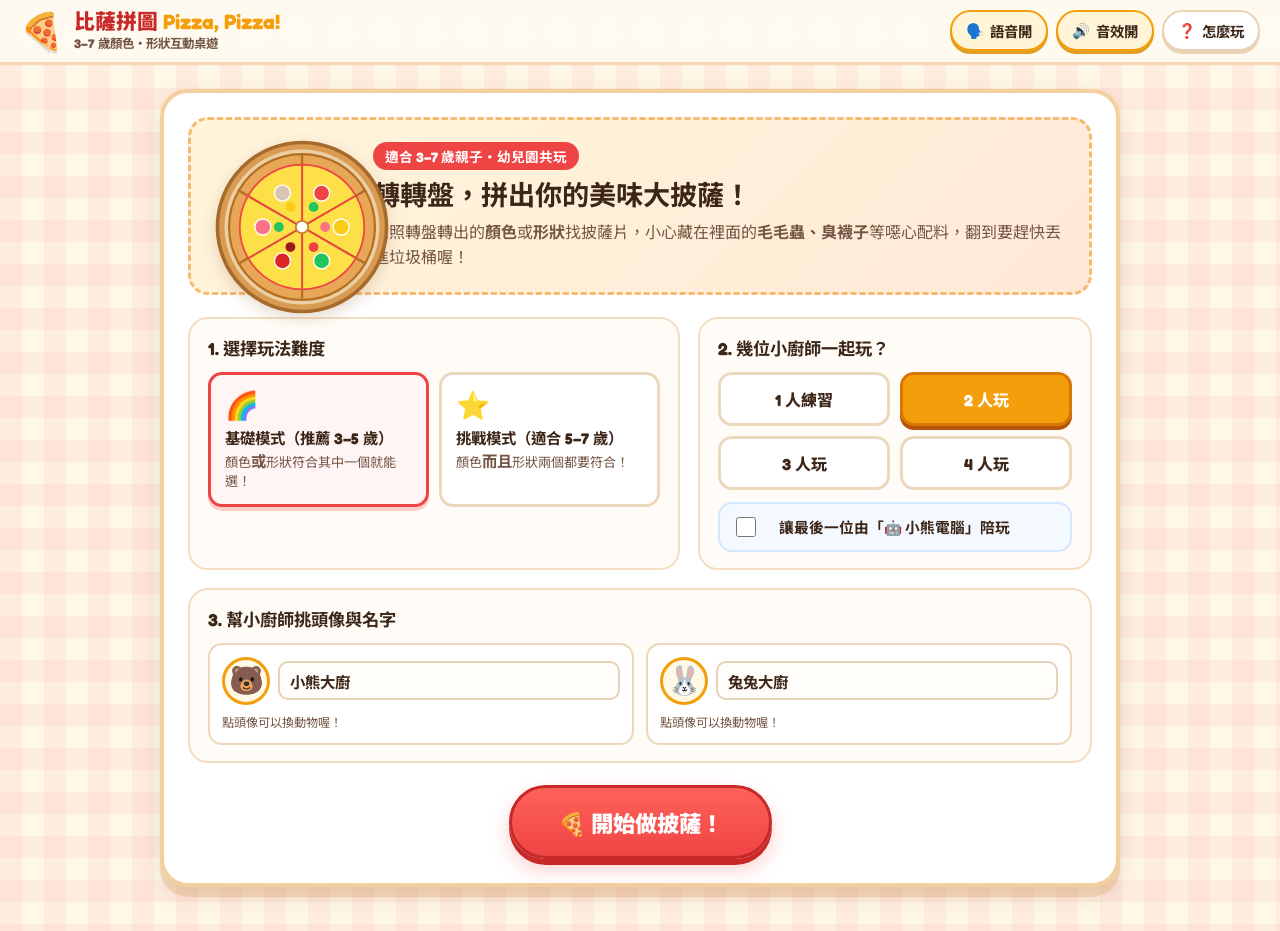
==== index.html @ 91e14fae "Add files via upload" ====
<!DOCTYPE html>
<html lang="zh-Hant">
<head>
  <meta charset="UTF-8" />
  <meta name="viewport" content="width=device-width, initial-scale=1.0, maximum-scale=1.0, user-scalable=no" />
  <title>比薩拼圖大冒險 Pizza, Pizza!｜幼兒園互動桌遊</title>
  <link rel="preconnect" href="https://fonts.googleapis.com">
  <link rel="preconnect" href="https://fonts.gstatic.com" crossorigin>
  <link href="https://fonts.googleapis.com/css2?family=Fredoka:wght@500;600;700&family=Noto+Sans+TC:wght@500;700;900&display=swap" rel="stylesheet">
  <link rel="stylesheet" href="style.css" />
</head>
<body>
  <!-- 慶祝撒花畫布 -->
  <canvas id="confetti-canvas" aria-hidden="true"></canvas>

  <!-- 頂部導覽列 -->
  <header class="top-bar">
    <div class="brand" id="btn-home" title="回到首頁">
      <span class="brand-icon">🍕</span>
      <div class="brand-text">
        <h1>比薩拼圖 <span class="en">Pizza, Pizza!</span></h1>
        <p class="subtitle">3–7 歲顏色・形狀互動桌遊</p>
      </div>
    </div>
    <div class="top-controls">
      <button id="btn-voice" class="icon-pill active" aria-label="語音朗讀開關" title="語音小幫手">
        <span class="pill-emoji">🗣️</span>
        <span class="pill-label">語音開</span>
      </button>
      <button id="btn-sound" class="icon-pill active" aria-label="音效開關" title="音效開關">
        <span class="pill-emoji">🔊</span>
        <span class="pill-label">音效開</span>
      </button>
      <button id="btn-help" class="icon-pill" aria-label="怎麼玩" title="怎麼玩">
        <span class="pill-emoji">❓</span>
        <span class="pill-label">怎麼玩</span>
      </button>
    </div>
  </header>

  <main class="app-container">
    <!-- ==================== 首頁設定畫面 ==================== -->
    <section id="screen-setup" class="screen active">
      <div class="setup-card">
        <div class="hero-banner">
          <div class="hero-pizza-art" id="hero-pizza-art" aria-hidden="true"></div>
          <div class="hero-copy">
            <span class="age-badge">適合 3–7 歲親子・幼兒園共玩</span>
            <h2>轉轉盤，拼出你的美味大披薩！</h2>
            <p>依照轉盤轉出的<strong>顏色</strong>或<strong>形狀</strong>找披薩片，小心藏在裡面的<strong>毛毛蟲、臭襪子</strong>等噁心配料，翻到要趕快丟進垃圾桶喔！</p>
          </div>
        </div>

        <div class="setup-grid">
          <!-- 遊戲模式 -->
          <div class="setup-box">
            <h3>1. 選擇玩法難度</h3>
            <div class="mode-options" id="mode-options">
              <button class="choice-card selected" data-mode="either">
                <span class="choice-icon">🌈</span>
                <strong>基礎模式（推薦 3–5 歲）</strong>
                <small>顏色<strong>或</strong>形狀符合其中一個就能選！</small>
              </button>
              <button class="choice-card" data-mode="both">
                <span class="choice-icon">⭐</span>
                <strong>挑戰模式（適合 5–7 歲）</strong>
                <small>顏色<strong>而且</strong>形狀兩個都要符合！</small>
              </button>
            </div>
          </div>

          <!-- 玩家人數 -->
          <div class="setup-box">
            <h3>2. 幾位小廚師一起玩？</h3>
            <div class="count-pills" id="player-count-pills">
              <button class="count-pill" data-count="1">1 人練習</button>
              <button class="count-pill selected" data-count="2">2 人玩</button>
              <button class="count-pill" data-count="3">3 人玩</button>
              <button class="count-pill" data-count="4">4 人玩</button>
            </div>
            <label class="bot-toggle" id="bot-toggle-wrap">
              <input type="checkbox" id="chk-with-bot" />
              <span class="toggle-track"></span>
              <span class="toggle-text">讓最後一位由「🤖 小熊電腦」陪玩</span>
            </label>
          </div>
        </div>

        <!-- 玩家角色設定 -->
        <div class="setup-box players-setup-box">
          <h3>3. 幫小廚師挑頭像與名字</h3>
          <div class="players-config-list" id="players-config-list"></div>
        </div>

        <div class="start-actions">
          <button id="btn-start-game" class="btn-primary btn-huge">
            <span>🍕 開始做披薩！</span>
          </button>
        </div>
      </div>
    </section>

    <!-- ==================== 遊戲主畫面 ==================== -->
    <section id="screen-game" class="screen">
      <!-- 頂部回合與提示橫幅 -->
      <div class="turn-banner" id="turn-banner">
        <div class="turn-player-info">
          <span class="turn-avatar" id="turn-avatar">🐻</span>
          <div>
            <div class="turn-title" id="turn-title">輪到 小熊大廚！</div>
            <div class="turn-instruction" id="turn-instruction">按一下「轉動轉盤」開始這一回合吧！</div>
          </div>
        </div>
        <div class="turn-actions">
          <button id="btn-hint" class="btn-soft" title="給小朋友一個小提示" disabled>💡 小提示</button>
          <button id="btn-restart" class="btn-soft">🔄 重新開始</button>
        </div>
      </div>

      <!-- 主遊戲區：左側轉盤＆垃圾桶，中間桌面披薩片，右側／下方玩家披薩盤 -->
      <div class="game-layout">
        <!-- 左欄：雙轉盤 + 垃圾桶 -->
        <aside class="left-panel">
          <div class="spinner-station">
            <div class="spinners-row">
              <!-- 顏色轉盤 -->
              <div class="spinner-wrap">
                <div class="spinner-label">顏色轉盤</div>
                <div class="wheel-frame">
                  <div class="wheel-pointer">▼</div>
                  <svg id="wheel-color" class="wheel-svg" viewBox="0 0 200 200" aria-label="顏色轉盤"></svg>
                </div>
              </div>
              <!-- 形狀轉盤 -->
              <div class="spinner-wrap">
                <div class="spinner-label">形狀轉盤</div>
                <div class="wheel-frame">
                  <div class="wheel-pointer">▼</div>
                  <svg id="wheel-shape" class="wheel-svg" viewBox="0 0 200 200" aria-label="形狀轉盤"></svg>
                </div>
              </div>
            </div>

            <!-- 轉盤結果顯示徽章 -->
            <div class="spin-result-box" id="spin-result-box">
              <span class="spin-placeholder">轉動雙轉盤，看看要找什麼配料！</span>
            </div>

            <button id="btn-spin" class="btn-spin">
              <span class="spin-btn-icon">🎯</span>
              <span>轉動轉盤！</span>
            </button>
          </div>

          <!-- 垃圾桶互動區 -->
          <div class="trash-station" id="trash-station">
            <div class="trash-header">
              <span>🗑️ 噁心配料垃圾桶</span>
              <span class="trash-count" id="trash-count">已丟 0 片</span>
            </div>
            <button class="trash-bin-btn" id="trash-bin-btn" type="button" aria-label="垃圾桶">
              <div class="trash-lid" id="trash-lid">
                <div class="trash-handle"></div>
              </div>
              <div class="trash-body">
                <div class="trash-face">😝</div>
                <div class="trash-lines"><span></span><span></span><span></span></div>
              </div>
            </button>
            <div class="trash-hint" id="trash-hint">翻到毛毛蟲或臭襪子時，點我丟進來！</div>
          </div>
        </aside>

        <!-- 中央：桌面披薩配料卡片區 -->
        <section class="table-panel">
          <div class="panel-header">
            <h3>🍽️ 桌面披薩片（點一片翻開看看！）</h3>
            <span class="deck-status" id="deck-status">剩餘 16 片</span>
          </div>
          <div class="slices-grid" id="slices-grid"></div>
        </section>

        <!-- 右欄／下方：所有玩家的披薩盤 -->
        <section class="boards-panel">
          <div class="panel-header">
            <h3>👨‍🍳 小廚師們的披薩盤（拼滿 6 片就贏囉！）</h3>
          </div>
          <div class="player-boards" id="player-boards"></div>
        </section>
      </div>
    </section>
  </main>

  <!-- ==================== 翻開卡片特寫彈窗（美味 / 噁心） ==================== -->
  <div id="modal-reveal" class="modal-backdrop hidden" role="dialog" aria-modal="true">
    <div class="reveal-card" id="reveal-card">
      <div class="reveal-badge" id="reveal-badge">美味配料！</div>
      <div class="reveal-art" id="reveal-art"></div>
      <h2 class="reveal-title" id="reveal-title">起司番茄披薩</h2>
      <p class="reveal-desc" id="reveal-desc">太棒了！放進你的披薩盤吧！</p>
      <div class="reveal-actions" id="reveal-actions"></div>
    </div>
  </div>

  <!-- ==================== 勝利慶祝彈窗 ==================== -->
  <div id="modal-victory" class="modal-backdrop hidden" role="dialog" aria-modal="true">
    <div class="victory-card">
      <div class="victory-crown">👑</div>
      <h2 id="victory-title">小熊大廚 完成了美味大披薩！</h2>
      <p id="victory-subtitle">太厲害了！6 片美味披薩全部拼滿囉！</p>
      <div class="victory-pizza-showcase" id="victory-pizza-showcase"></div>
      <div class="victory-stats" id="victory-stats"></div>
      <div class="victory-actions">
        <button id="btn-play-again" class="btn-primary btn-large">🍕 再玩一局！</button>
        <button id="btn-back-setup" class="btn-soft btn-large">⚙️ 換人數或難度</button>
      </div>
    </div>
  </div>

  <!-- ==================== 玩法說明彈窗 ==================== -->
  <div id="modal-help" class="modal-backdrop hidden" role="dialog" aria-modal="true">
    <div class="help-card">
      <button class="modal-close" id="btn-close-help" aria-label="關閉">✕</button>
      <h2>🍕 《比薩拼圖》怎麼玩？</h2>
      <ol class="help-steps">
        <li>
          <span class="step-num">1</span>
          <div>
            <strong>轉動雙轉盤</strong>
            <p>按下「轉動轉盤」，左邊會轉出一個<strong>顏色</strong>，右邊會轉出一個<strong>形狀</strong>。</p>
          </div>
        </li>
        <li>
          <span class="step-num">2</span>
          <div>
            <strong>找找看配對的披薩片</strong>
            <p><strong>基礎模式</strong>：只要顏色<strong>或</strong>形狀其中一個符合就能點！<br><strong>挑戰模式</strong>：顏色<strong>和</strong>形狀兩個都要符合喔！</p>
          </div>
        </li>
        <li>
          <span class="step-num">3</span>
          <div>
            <strong>翻開看驚喜！</strong>
            <p>翻到<strong>美味配料</strong>（番茄、鳳梨、起司、蘑菇…）就可以放進自己的披薩盤！<br>如果不小心翻到<strong>蟲子、蜘蛛、臭襪子</strong>等「噁心配料」，就要哈哈大笑並把它丟進垃圾桶！</p>
          </div>
        </li>
        <li>
          <span class="step-num">4</span>
          <div>
            <strong>拼滿 6 片就獲勝！</strong>
            <p>最快把自己的大披薩拼滿 6 片美味配料的小廚師就是今天的披薩冠軍！</p>
          </div>
        </li>
      </ol>
      <button id="btn-help-ok" class="btn-primary">我知道了，開始玩！</button>
    </div>
  </div>

  <!-- 輕提示 Toast -->
  <div id="toast" class="toast hidden" role="status" aria-live="polite"></div>

  <script src="game.js"></script>
</body>
</html>
---- style.css ----
:root {
  --bg-cream: #fff7e8;
  --bg-gingham-a: #ffe6d5;
  --bg-gingham-b: #fff3e4;
  --card-bg: #ffffff;
  --ink: #3c2618;
  --ink-soft: #755645;
  --tomato: #ef4444;
  --tomato-dark: #c82828;
  --cheese: #f59e0b;
  --cheese-light: #fef3c7;
  --basil: #22c55e;
  --basil-dark: #15803d;
  --berry: #8b5cf6;
  --sky: #0ea5e9;
  --wood: #d99b52;
  --wood-dark: #a66a2c;
  --crust: #e8a756;
  --crust-dark: #c67f2b;
  --yucky-purple: #7c3aed;
  --yucky-green: #65a30d;
  --shadow-soft: 0 8px 24px rgba(102, 54, 17, 0.12);
  --shadow-card: 0 6px 0 rgba(164, 114, 65, 0.22);
  --radius-xl: 28px;
  --radius-lg: 20px;
  --radius-md: 14px;
}

* {
  box-sizing: border-box;
  -webkit-tap-highlight-color: transparent;
}

html, body {
  margin: 0;
  padding: 0;
  min-height: 100%;
  font-family: 'Fredoka', 'Noto Sans TC', system-ui, -apple-system, sans-serif;
  color: var(--ink);
  background-color: var(--bg-cream);
  /* 溫暖義式披薩店淡格紋桌布 */
  background-image:
    linear-gradient(90deg, rgba(239, 68, 68, 0.055) 50%, transparent 50%),
    linear-gradient(rgba(239, 68, 68, 0.055) 50%, transparent 50%);
  background-size: 44px 44px;
  overflow-x: hidden;
}

#confetti-canvas {
  position: fixed;
  inset: 0;
  width: 100vw;
  height: 100vh;
  pointer-events: none;
  z-index: 1200;
}

/* ==================== 頂部導覽列 ==================== */
.top-bar {
  position: sticky;
  top: 0;
  z-index: 100;
  display: flex;
  align-items: center;
  justify-content: space-between;
  gap: 12px;
  padding: 10px 20px;
  background: rgba(255, 251, 242, 0.94);
  backdrop-filter: blur(8px);
  border-bottom: 3px solid #f5d8b4;
}

.brand {
  display: flex;
  align-items: center;
  gap: 10px;
  cursor: pointer;
  user-select: none;
}

.brand-icon {
  font-size: 2.2rem;
  line-height: 1;
  filter: drop-shadow(0 3px 0 rgba(0, 0, 0, 0.12));
  transition: transform 0.2s ease;
}

.brand:hover .brand-icon {
  transform: rotate(-12deg) scale(1.08);
}

.brand-text h1 {
  margin: 0;
  font-size: 1.3rem;
  font-weight: 900;
  color: var(--tomato-dark);
  line-height: 1.15;
}

.brand-text .en {
  font-family: 'Fredoka', sans-serif;
  color: var(--cheese);
  font-weight: 700;
}

.brand-text .subtitle {
  margin: 0;
  font-size: 0.78rem;
  color: var(--ink-soft);
  font-weight: 700;
}

.top-controls {
  display: flex;
  align-items: center;
  gap: 8px;
  flex-wrap: wrap;
}

.icon-pill {
  display: inline-flex;
  align-items: center;
  gap: 6px;
  padding: 8px 14px;
  border-radius: 999px;
  border: 2.5px solid #ead2b4;
  background: #fff;
  color: var(--ink);
  font-family: inherit;
  font-size: 0.9rem;
  font-weight: 700;
  cursor: pointer;
  box-shadow: 0 3px 0 #ead2b4;
  transition: transform 0.12s ease, background 0.15s ease;
}

.icon-pill:active {
  transform: translateY(2px);
  box-shadow: 0 1px 0 #ead2b4;
}

.icon-pill.active {
  background: #fff4d6;
  border-color: var(--cheese);
  box-shadow: 0 3px 0 #e09f24;
}

/* ==================== 容器與畫面切換 ==================== */
.app-container {
  max-width: 1360px;
  margin: 0 auto;
  padding: 16px 16px 36px;
}

.screen {
  display: none;
}

.screen.active {
  display: block;
  animation: fadeUp 0.35s ease;
}

@keyframes fadeUp {
  from { opacity: 0; transform: translateY(10px); }
  to { opacity: 1; transform: translateY(0); }
}

/* ==================== 首頁設定畫面 ==================== */
.setup-card {
  max-width: 960px;
  margin: 8px auto;
  background: var(--card-bg);
  border-radius: var(--radius-xl);
  border: 4px solid #f4cfa0;
  box-shadow: var(--shadow-soft), 0 10px 0 rgba(217, 155, 82, 0.25);
  padding: 24px;
}

.hero-banner {
  display: flex;
  align-items: center;
  gap: 24px;
  padding: 18px 22px;
  border-radius: var(--radius-lg);
  background: linear-gradient(135deg, #fff5dc 0%, #ffe9d6 100%);
  border: 3px dashed #f5b971;
  margin-bottom: 22px;
}

.hero-pizza-art {
  width: 136px;
  height: 136px;
  flex-shrink: 0;
  animation: floatSlow 3.6s ease-in-out infinite;
}

@keyframes floatSlow {
  0%, 100% { transform: translateY(0) rotate(-3deg); }
  50% { transform: translateY(-6px) rotate(3deg); }
}

.age-badge {
  display: inline-block;
  padding: 4px 12px;
  border-radius: 999px;
  background: var(--tomato);
  color: #fff;
  font-size: 0.85rem;
  font-weight: 700;
  margin-bottom: 8px;
}

.hero-copy h2 {
  margin: 0 0 8px;
  font-size: 1.7rem;
  color: var(--ink);
  line-height: 1.25;
}

.hero-copy p {
  margin: 0;
  color: var(--ink-soft);
  font-size: 1rem;
  line-height: 1.55;
}

.setup-grid {
  display: grid;
  grid-template-columns: 1.25fr 1fr;
  gap: 18px;
  margin-bottom: 18px;
}

.setup-box {
  background: #fffcf7;
  border: 2.5px solid #f3dec2;
  border-radius: var(--radius-lg);
  padding: 16px 18px;
}

.setup-box h3 {
  margin: 0 0 12px;
  font-size: 1.08rem;
  color: var(--ink);
}

.mode-options {
  display: grid;
  grid-template-columns: 1fr 1fr;
  gap: 10px;
}

.choice-card {
  display: flex;
  flex-direction: column;
  align-items: flex-start;
  text-align: left;
  gap: 4px;
  padding: 14px;
  border-radius: var(--radius-md);
  border: 3px solid #ecd8be;
  background: #fff;
  cursor: pointer;
  font-family: inherit;
  color: var(--ink);
  transition: all 0.15s ease;
}

.choice-card:hover {
  border-color: var(--cheese);
  transform: translateY(-2px);
}

.choice-card.selected {
  border-color: var(--tomato);
  background: #fff5f5;
  box-shadow: 0 4px 0 rgba(239, 68, 68, 0.25);
}

.choice-icon {
  font-size: 1.7rem;
}

.choice-card strong {
  font-size: 0.96rem;
}

.choice-card small {
  font-size: 0.82rem;
  color: var(--ink-soft);
  line-height: 1.35;
}

.count-pills {
  display: grid;
  grid-template-columns: repeat(2, 1fr);
  gap: 10px;
  margin-bottom: 12px;
}

.count-pill {
  padding: 12px 10px;
  border-radius: var(--radius-md);
  border: 3px solid #ecd8be;
  background: #fff;
  font-family: inherit;
  font-size: 1rem;
  font-weight: 800;
  color: var(--ink);
  cursor: pointer;
  transition: all 0.15s ease;
}

.count-pill.selected {
  background: var(--cheese);
  border-color: #d97706;
  color: #fff;
  box-shadow: 0 4px 0 #b45309;
}

.bot-toggle {
  display: flex;
  align-items: center;
  gap: 10px;
  padding: 10px 12px;
  border-radius: var(--radius-md);
  background: #f4f8ff;
  border: 2px solid #d5e6ff;
  cursor: pointer;
  user-select: none;
  font-size: 0.92rem;
  font-weight: 700;
}

.bot-toggle.disabled {
  opacity: 0.45;
  pointer-events: none;
}

.bot-toggle input {
  width: 20px;
  height: 20px;
  accent-color: var(--sky);
  cursor: pointer;
}

.players-setup-box {
  margin-bottom: 22px;
}

.players-config-list {
  display: grid;
  grid-template-columns: repeat(auto-fit, minmax(200px, 1fr));
  gap: 12px;
}

.player-config-item {
  background: #fff;
  border: 2.5px solid #edd7ba;
  border-radius: var(--radius-md);
  padding: 12px;
  display: flex;
  flex-direction: column;
  gap: 8px;
}

.player-config-top {
  display: flex;
  align-items: center;
  gap: 8px;
}

.avatar-pick-btn {
  width: 48px;
  height: 48px;
  border-radius: 50%;
  border: 3px solid var(--cheese);
  background: #fff9e6;
  font-size: 1.75rem;
  cursor: pointer;
  display: flex;
  align-items: center;
  justify-content: center;
  flex-shrink: 0;
  transition: transform 0.15s ease;
}

.avatar-pick-btn:hover {
  transform: scale(1.1) rotate(-6deg);
}

.player-name-input {
  width: 100%;
  padding: 8px 10px;
  border-radius: 10px;
  border: 2px solid #e6d2b8;
  font-family: inherit;
  font-size: 0.96rem;
  font-weight: 700;
  color: var(--ink);
  background: #fffdf9;
}

.player-name-input:focus {
  outline: none;
  border-color: var(--tomato);
}

.player-config-tip {
  font-size: 0.76rem;
  color: var(--ink-soft);
}

.start-actions {
  display: flex;
  justify-content: center;
}

/* ==================== 通用按鈕 ==================== */
.btn-primary {
  display: inline-flex;
  align-items: center;
  justify-content: center;
  gap: 8px;
  padding: 14px 28px;
  border-radius: 999px;
  border: 3px solid var(--tomato-dark);
  background: linear-gradient(180deg, #ff6259 0%, #ef4444 100%);
  color: #fff;
  font-family: inherit;
  font-size: 1.15rem;
  font-weight: 900;
  cursor: pointer;
  box-shadow: 0 6px 0 var(--tomato-dark), 0 10px 20px rgba(239, 68, 68, 0.28);
  transition: transform 0.12s ease, box-shadow 0.12s ease;
}

.btn-primary:hover {
  transform: translateY(-2px);
}

.btn-primary:active {
  transform: translateY(4px);
  box-shadow: 0 2px 0 var(--tomato-dark);
}

.btn-huge {
  padding: 18px 46px;
  font-size: 1.4rem;
}

.btn-large {
  padding: 14px 26px;
  font-size: 1.1rem;
}

.btn-soft {
  display: inline-flex;
  align-items: center;
  justify-content: center;
  gap: 6px;
  padding: 10px 16px;
  border-radius: 999px;
  border: 2.5px solid #e5caa7;
  background: #fff;
  color: var(--ink);
  font-family: inherit;
  font-size: 0.95rem;
  font-weight: 800;
  cursor: pointer;
  box-shadow: 0 3px 0 #e5caa7;
  transition: transform 0.12s ease, opacity 0.15s ease;
}

.btn-soft:active {
  transform: translateY(2px);
  box-shadow: 0 1px 0 #e5caa7;
}

.btn-soft:disabled {
  opacity: 0.45;
  cursor: not-allowed;
}

.btn-green {
  border-color: var(--basil-dark);
  background: linear-gradient(180deg, #4ade80 0%, #22c55e 100%);
  box-shadow: 0 6px 0 var(--basil-dark);
}

.btn-yucky {
  border-color: #5b21b6;
  background: linear-gradient(180deg, #a855f7 0%, #7c3aed 100%);
  box-shadow: 0 6px 0 #5b21b6;
}

/* ==================== 遊戲主畫面 ==================== */
.turn-banner {
  display: flex;
  align-items: center;
  justify-content: space-between;
  gap: 14px;
  padding: 14px 20px;
  border-radius: var(--radius-lg);
  background: linear-gradient(90deg, #fff6db 0%, #ffe8cc 100%);
  border: 3.5px solid #f4be6a;
  box-shadow: 0 5px 0 rgba(217, 155, 82, 0.28);
  margin-bottom: 16px;
  flex-wrap: wrap;
}

.turn-player-info {
  display: flex;
  align-items: center;
  gap: 14px;
}

.turn-avatar {
  width: 56px;
  height: 56px;
  border-radius: 50%;
  background: #fff;
  border: 3.5px solid var(--tomato);
  display: flex;
  align-items: center;
  justify-content: center;
  font-size: 2rem;
  box-shadow: 0 3px 0 rgba(0, 0, 0, 0.1);
}

.turn-title {
  font-size: 1.28rem;
  font-weight: 900;
  color: var(--ink);
}

.turn-instruction {
  font-size: 1.02rem;
  font-weight: 700;
  color: var(--tomato-dark);
  margin-top: 2px;
}

.turn-actions {
  display: flex;
  align-items: center;
  gap: 10px;
}

/* 主三區塊配置 */
.game-layout {
  display: grid;
  grid-template-columns: 350px 1fr;
  grid-template-areas:
    "left table"
    "boards boards";
  gap: 18px;
  align-items: start;
}

.left-panel {
  grid-area: left;
  display: flex;
  flex-direction: column;
  gap: 16px;
}

.table-panel {
  grid-area: table;
  background: #fffdf8;
  border-radius: var(--radius-xl);
  border: 4px solid #f0cba0;
  box-shadow: var(--shadow-soft);
  padding: 16px 18px 20px;
}

.boards-panel {
  grid-area: boards;
  background: #fffdf8;
  border-radius: var(--radius-xl);
  border: 4px solid #f0cba0;
  box-shadow: var(--shadow-soft);
  padding: 16px 18px 20px;
}

.panel-header {
  display: flex;
  align-items: center;
  justify-content: space-between;
  gap: 10px;
  margin-bottom: 14px;
}

.panel-header h3 {
  margin: 0;
  font-size: 1.12rem;
  font-weight: 900;
}

.deck-status {
  padding: 4px 12px;
  border-radius: 999px;
  background: #fef3c7;
  border: 2px solid #f59e0b;
  font-size: 0.85rem;
  font-weight: 800;
  color: #92400e;
}

/* ==================== 雙轉盤區 ==================== */
.spinner-station {
  background: #fffdf8;
  border-radius: var(--radius-xl);
  border: 4px solid #f0cba0;
  box-shadow: var(--shadow-soft);
  padding: 16px;
  display: flex;
  flex-direction: column;
  align-items: center;
  gap: 12px;
}

.spinners-row {
  display: grid;
  grid-template-columns: 1fr 1fr;
  gap: 12px;
  width: 100%;
}

.spinner-wrap {
  display: flex;
  flex-direction: column;
  align-items: center;
  gap: 6px;
}

.spinner-label {
  font-size: 0.92rem;
  font-weight: 900;
  color: var(--ink-soft);
}

.wheel-frame {
  position: relative;
  width: 144px;
  height: 144px;
  display: flex;
  align-items: center;
  justify-content: center;
}

.wheel-pointer {
  position: absolute;
  top: -10px;
  left: 50%;
  transform: translateX(-50%);
  z-index: 5;
  font-size: 1.35rem;
  color: #3c2618;
  text-shadow: 0 2px 0 #fff;
  filter: drop-shadow(0 2px 2px rgba(0, 0, 0, 0.25));
}

.wheel-svg {
  width: 138px;
  height: 138px;
  border-radius: 50%;
  box-shadow: 0 5px 0 rgba(120, 72, 32, 0.22), 0 0 0 4px #fff, 0 0 0 7px #e8a756;
  transition: transform 2.1s cubic-bezier(0.18, 0.88, 0.24, 1);
  will-change: transform;
}

.spin-result-box {
  width: 100%;
  min-height: 58px;
  padding: 10px 12px;
  border-radius: var(--radius-md);
  background: #fff7e6;
  border: 2.5px dashed #f0b86e;
  display: flex;
  align-items: center;
  justify-content: center;
  gap: 8px;
  flex-wrap: wrap;
  text-align: center;
  font-weight: 800;
}

.spin-placeholder {
  font-size: 0.9rem;
  color: var(--ink-soft);
}

.target-chip {
  display: inline-flex;
  align-items: center;
  gap: 6px;
  padding: 6px 12px;
  border-radius: 999px;
  background: #fff;
  border: 2.5px solid #e5c69a;
  font-size: 0.98rem;
  font-weight: 900;
  box-shadow: 0 2px 0 rgba(0, 0, 0, 0.08);
}

.color-dot {
  width: 18px;
  height: 18px;
  border-radius: 50%;
  border: 2px solid rgba(0, 0, 0, 0.18);
  display: inline-block;
}

.btn-spin {
  width: 100%;
  padding: 15px 18px;
  border-radius: 999px;
  border: 3.5px solid #c2410c;
  background: linear-gradient(180deg, #fb923c 0%, #ea580c 100%);
  color: #fff;
  font-family: inherit;
  font-size: 1.25rem;
  font-weight: 900;
  cursor: pointer;
  display: flex;
  align-items: center;
  justify-content: center;
  gap: 8px;
  box-shadow: 0 6px 0 #c2410c, 0 10px 18px rgba(234, 88, 12, 0.25);
  transition: transform 0.12s ease, opacity 0.15s ease;
}

.btn-spin:hover:not(:disabled) {
  transform: translateY(-2px);
}

.btn-spin:active:not(:disabled) {
  transform: translateY(4px);
  box-shadow: 0 2px 0 #c2410c;
}

.btn-spin:disabled {
  opacity: 0.45;
  cursor: not-allowed;
}

.btn-spin.pulse-ready {
  animation: gentlePulse 1.6s ease-in-out infinite;
}

@keyframes gentlePulse {
  0%, 100% { transform: scale(1); }
  50% { transform: scale(1.03); }
}

/* ==================== 垃圾桶互動區 ==================== */
.trash-station {
  background: #f5f3ff;
  border-radius: var(--radius-xl);
  border: 4px solid #c4b5fd;
  padding: 14px 16px;
  display: flex;
  flex-direction: column;
  align-items: center;
  gap: 8px;
  transition: transform 0.2s ease, box-shadow 0.2s ease;
}

.trash-station.highlight-trash {
  background: #ede9fe;
  border-color: var(--yucky-purple);
  box-shadow: 0 0 0 6px rgba(124, 58, 237, 0.22);
  animation: trashWiggle 0.6s ease-in-out infinite;
}

@keyframes trashWiggle {
  0%, 100% { transform: rotate(0deg) scale(1); }
  25% { transform: rotate(-2deg) scale(1.02); }
  75% { transform: rotate(2deg) scale(1.02); }
}

.trash-header {
  width: 100%;
  display: flex;
  align-items: center;
  justify-content: space-between;
  font-weight: 900;
  font-size: 0.96rem;
  color: #5b21b6;
}

.trash-count {
  padding: 2px 10px;
  border-radius: 999px;
  background: #ddd6fe;
  font-size: 0.82rem;
}

.trash-bin-btn {
  background: none;
  border: none;
  padding: 8px;
  cursor: pointer;
  display: flex;
  flex-direction: column;
  align-items: center;
  outline: none;
}

.trash-lid {
  width: 82px;
  height: 16px;
  background: #8b5cf6;
  border: 3px solid #4c1d95;
  border-radius: 10px 10px 3px 3px;
  position: relative;
  transform-origin: left bottom;
  transition: transform 0.25s cubic-bezier(0.34, 1.56, 0.64, 1);
}

.trash-handle {
  width: 24px;
  height: 9px;
  border: 3px solid #4c1d95;
  border-bottom: none;
  border-radius: 8px 8px 0 0;
  position: absolute;
  top: -10px;
  left: 50%;
  transform: translateX(-50%);
}

.trash-bin-btn:hover .trash-lid,
.trash-station.highlight-trash .trash-lid,
.trash-bin-btn.open .trash-lid {
  transform: rotate(-28deg) translateY(-6px);
}

.trash-body {
  width: 72px;
  height: 70px;
  background: linear-gradient(180deg, #a78bfa 0%, #7c3aed 100%);
  border: 3px solid #4c1d95;
  border-top: none;
  border-radius: 4px 4px 16px 16px;
  display: flex;
  flex-direction: column;
  align-items: center;
  justify-content: center;
  gap: 4px;
}

.trash-face {
  font-size: 1.55rem;
  line-height: 1;
}

.trash-lines {
  display: flex;
  gap: 8px;
}

.trash-lines span {
  width: 4px;
  height: 16px;
  border-radius: 4px;
  background: rgba(255, 255, 255, 0.45);
}

.trash-hint {
  font-size: 0.84rem;
  font-weight: 700;
  color: #6d28d9;
  text-align: center;
}

/* ==================== 桌面披薩片區 ==================== */
.slices-grid {
  display: grid;
  grid-template-columns: repeat(4, minmax(110px, 1fr));
  gap: 14px;
}

.slice-card {
  position: relative;
  aspect-ratio: 1 / 1.06;
  border-radius: 22px;
  border: 3.5px solid #ead2b4;
  background: #fff;
  cursor: pointer;
  padding: 8px;
  display: flex;
  flex-direction: column;
  align-items: center;
  justify-content: center;
  gap: 4px;
  box-shadow: 0 5px 0 rgba(164, 114, 65, 0.22);
  transition: transform 0.16s cubic-bezier(0.34, 1.56, 0.64, 1), box-shadow 0.16s ease, border-color 0.16s ease, opacity 0.2s ease;
  user-select: none;
}

.slice-card:hover:not(:disabled) {
  transform: translateY(-5px) scale(1.03);
  border-color: var(--cheese);
  box-shadow: 0 9px 0 rgba(245, 158, 11, 0.28);
}

.slice-card:active:not(:disabled) {
  transform: translateY(1px) scale(0.98);
}

.slice-card:disabled {
  cursor: default;
}

.slice-card.dimmed {
  opacity: 0.62;
}

.slice-card.hint-glow {
  border-color: #f59e0b;
  box-shadow: 0 0 0 5px rgba(245, 158, 11, 0.42), 0 6px 0 rgba(217, 119, 6, 0.35);
  animation: hintBounce 0.9s ease-in-out infinite;
}

@keyframes hintBounce {
  0%, 100% { transform: translateY(0) scale(1); }
  50% { transform: translateY(-6px) scale(1.04); }
}

.slice-card.wrong-shake {
  animation: wrongShake 0.42s ease;
  border-color: var(--tomato);
}

@keyframes wrongShake {
  0%, 100% { transform: translateX(0); }
  20% { transform: translateX(-8px) rotate(-3deg); }
  40% { transform: translateX(8px) rotate(3deg); }
  60% { transform: translateX(-6px) rotate(-2deg); }
  80% { transform: translateX(5px) rotate(2deg); }
}

.slice-card svg {
  width: 100%;
  max-width: 108px;
  height: auto;
  pointer-events: none;
}

.slice-tag {
  font-size: 0.78rem;
  font-weight: 800;
  color: var(--ink-soft);
  line-height: 1;
}

/* ==================== 玩家披薩盤區 ==================== */
.player-boards {
  display: grid;
  grid-template-columns: repeat(auto-fit, minmax(230px, 1fr));
  gap: 16px;
}

.player-board-card {
  background: #fff9ef;
  border-radius: var(--radius-lg);
  border: 3.5px solid #edd4b2;
  padding: 14px;
  display: flex;
  flex-direction: column;
  align-items: center;
  gap: 10px;
  transition: transform 0.2s ease, border-color 0.2s ease, box-shadow 0.2s ease;
}

.player-board-card.active-player {
  background: #fffdf5;
  border-color: var(--tomato);
  box-shadow: 0 0 0 5px rgba(239, 68, 68, 0.16), 0 6px 0 rgba(239, 68, 68, 0.2);
  transform: translateY(-3px);
}

.board-top {
  width: 100%;
  display: flex;
  align-items: center;
  justify-content: space-between;
  gap: 8px;
}

.board-identity {
  display: flex;
  align-items: center;
  gap: 8px;
  font-weight: 900;
  font-size: 1.02rem;
}

.board-avatar {
  font-size: 1.55rem;
}

.board-progress {
  padding: 4px 10px;
  border-radius: 999px;
  background: #fef3c7;
  border: 2px solid #f59e0b;
  font-size: 0.84rem;
  font-weight: 900;
  color: #92400e;
}

.pizza-plate-svg {
  width: 178px;
  height: 178px;
  filter: drop-shadow(0 5px 8px rgba(139, 86, 36, 0.22));
}

.slice-pop {
  animation: slicePop 0.45s cubic-bezier(0.34, 1.56, 0.64, 1);
  transform-origin: 100px 100px;
}

@keyframes slicePop {
  0% { transform: scale(0.3); opacity: 0; }
  100% { transform: scale(1); opacity: 1; }
}

/* ==================== 彈窗 ==================== */
.modal-backdrop {
  position: fixed;
  inset: 0;
  z-index: 1000;
  background: rgba(45, 25, 12, 0.58);
  backdrop-filter: blur(4px);
  display: flex;
  align-items: center;
  justify-content: center;
  padding: 18px;
}

.modal-backdrop.hidden {
  display: none;
}

.reveal-card,
.victory-card,
.help-card {
  width: 100%;
  max-width: 460px;
  background: #fffdf9;
  border-radius: var(--radius-xl);
  border: 5px solid #f5c37e;
  box-shadow: 0 20px 50px rgba(0, 0, 0, 0.28);
  padding: 26px 24px;
  text-align: center;
  position: relative;
  animation: popModal 0.32s cubic-bezier(0.34, 1.56, 0.64, 1);
}

.reveal-card.is-yucky {
  border-color: var(--yucky-purple);
  background: linear-gradient(180deg, #faf5ff 0%, #fff 100%);
}

.reveal-card.is-yummy {
  border-color: var(--basil);
  background: linear-gradient(180deg, #f0fdf4 0%, #fff 100%);
}

@keyframes popModal {
  from { transform: scale(0.76); opacity: 0; }
  to { transform: scale(1); opacity: 1; }
}

.reveal-badge {
  display: inline-block;
  padding: 6px 16px;
  border-radius: 999px;
  font-size: 0.95rem;
  font-weight: 900;
  margin-bottom: 10px;
}

.is-yummy .reveal-badge {
  background: #dcfce7;
  color: #15803d;
}

.is-yucky .reveal-badge {
  background: #ede9fe;
  color: #6d28d9;
}

.reveal-art {
  width: 190px;
  height: 190px;
  margin: 0 auto 10px;
  display: flex;
  align-items: center;
  justify-content: center;
}

.reveal-art svg {
  width: 100%;
  height: 100%;
  filter: drop-shadow(0 8px 14px rgba(0, 0, 0, 0.14));
}

.is-yucky .reveal-art svg {
  animation: yuckyWobble 0.8s ease-in-out infinite;
}

@keyframes yuckyWobble {
  0%, 100% { transform: rotate(-4deg) scale(1); }
  50% { transform: rotate(4deg) scale(1.06); }
}

.reveal-title {
  margin: 0 0 6px;
  font-size: 1.55rem;
  font-weight: 900;
}

.reveal-desc {
  margin: 0 0 18px;
  font-size: 1.04rem;
  color: var(--ink-soft);
  font-weight: 700;
  line-height: 1.45;
}

.reveal-actions {
  display: flex;
  justify-content: center;
  gap: 12px;
  flex-wrap: wrap;
}

/* 勝利彈窗 */
.victory-card {
  max-width: 520px;
  border-color: var(--cheese);
}

.victory-crown {
  font-size: 3.4rem;
  line-height: 1;
  margin-bottom: 6px;
  animation: floatSlow 2.2s ease-in-out infinite;
}

.victory-card h2 {
  margin: 0 0 6px;
  font-size: 1.65rem;
  color: var(--tomato-dark);
}

.victory-card p {
  margin: 0 0 14px;
  color: var(--ink-soft);
  font-weight: 700;
}

.victory-pizza-showcase {
  display: flex;
  justify-content: center;
  margin-bottom: 14px;
}

.victory-pizza-showcase svg {
  width: 190px;
  height: 190px;
}

.victory-stats {
  display: flex;
  justify-content: center;
  gap: 12px;
  flex-wrap: wrap;
  margin-bottom: 20px;
}

.stat-pill {
  padding: 6px 14px;
  border-radius: 999px;
  background: #fff7e6;
  border: 2px solid #f3cf98;
  font-size: 0.9rem;
  font-weight: 800;
}

.victory-actions {
  display: flex;
  justify-content: center;
  gap: 12px;
  flex-wrap: wrap;
}

/* 說明彈窗 */
.help-card {
  max-width: 520px;
  text-align: left;
}

.help-card h2 {
  margin: 0 0 14px;
  text-align: center;
  color: var(--tomato-dark);
}

.modal-close {
  position: absolute;
  top: 14px;
  right: 14px;
  width: 36px;
  height: 36px;
  border-radius: 50%;
  border: 2px solid #e5caa7;
  background: #fff;
  font-size: 1rem;
  font-weight: 900;
  cursor: pointer;
}

.help-steps {
  list-style: none;
  padding: 0;
  margin: 0 0 18px;
  display: flex;
  flex-direction: column;
  gap: 12px;
}

.help-steps li {
  display: flex;
  align-items: flex-start;
  gap: 12px;
  background: #fff8eb;
  padding: 10px 12px;
  border-radius: 14px;
  border: 2px solid #f3dcba;
}

.step-num {
  width: 30px;
  height: 30px;
  border-radius: 50%;
  background: var(--tomato);
  color: #fff;
  font-weight: 900;
  display: flex;
  align-items: center;
  justify-content: center;
  flex-shrink: 0;
}

.help-steps p {
  margin: 3px 0 0;
  font-size: 0.9rem;
  color: var(--ink-soft);
  line-height: 1.45;
}

#btn-help-ok {
  width: 100%;
}

/* Toast */
.toast {
  position: fixed;
  bottom: 22px;
  left: 50%;
  transform: translateX(-50%);
  z-index: 1100;
  padding: 12px 22px;
  border-radius: 999px;
  background: #3c2618;
  color: #fff;
  font-weight: 800;
  font-size: 0.98rem;
  box-shadow: 0 10px 24px rgba(0, 0, 0, 0.25);
  transition: opacity 0.25s ease, transform 0.25s ease;
  max-width: 92vw;
  text-align: center;
  pointer-events: none;
}

.toast.hidden {
  opacity: 0;
  pointer-events: none;
  transform: translate(-50%, 16px);
}

/* ==================== RWD 響應式 ==================== */
@media (max-width: 980px) {
  .game-layout {
    grid-template-columns: 1fr;
    grid-template-areas:
      "left"
      "table"
      "boards";
  }

  .left-panel {
    display: grid;
    grid-template-columns: 1.35fr 0.85fr;
    align-items: stretch;
  }

  .setup-grid {
    grid-template-columns: 1fr;
  }
}

@media (max-width: 680px) {
  .top-bar {
    padding: 8px 12px;
  }

  .brand-text h1 {
    font-size: 1.08rem;
  }

  .pill-label {
    display: none;
  }

  .hero-banner {
    flex-direction: column;
    text-align: center;
    padding: 16px;
  }

  .mode-options {
    grid-template-columns: 1fr;
  }

  .left-panel {
    grid-template-columns: 1fr;
  }

  .slices-grid {
    grid-template-columns: repeat(3, minmax(92px, 1fr));
    gap: 10px;
  }

  .wheel-frame {
    width: 128px;
    height: 128px;
  }

  .wheel-svg {
    width: 122px;
    height: 122px;
  }
}
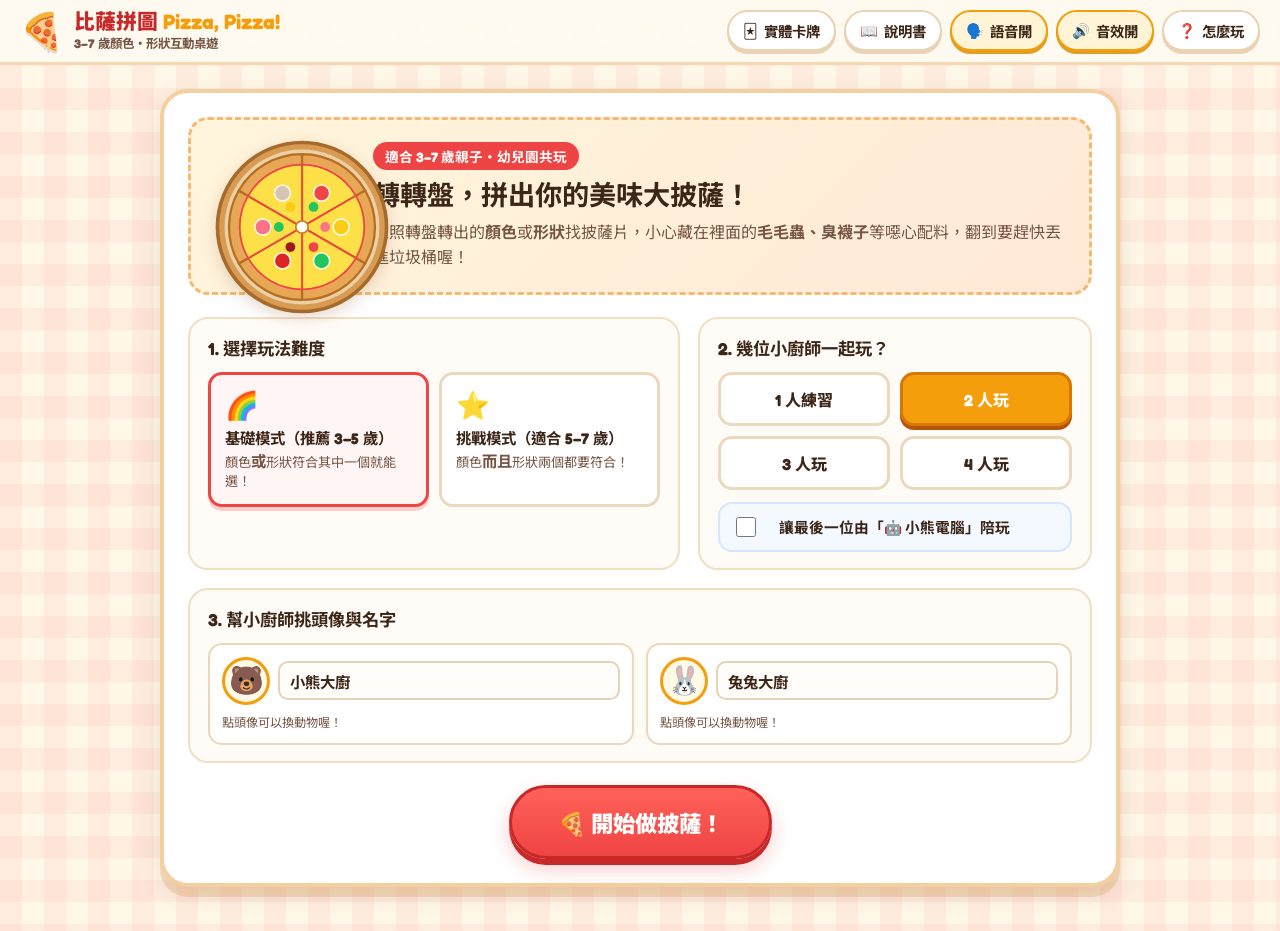
==== commit bb8e14bf: "Add 6.3x8.8cm printable card deck and instruction manual" ====
--- a/index.html
+++ b/index.html
@@ -23,6 +23,14 @@
       </div>
     </div>
     <div class="top-controls">
+      <a href="print-cards.html" class="icon-pill" title="列印 6.3×8.8cm 實體卡牌">
+        <span class="pill-emoji">🃏</span>
+        <span class="pill-label">實體卡牌</span>
+      </a>
+      <a href="manual.html" class="icon-pill" title="實體卡牌使用說明書">
+        <span class="pill-emoji">📖</span>
+        <span class="pill-label">說明書</span>
+      </a>
       <button id="btn-voice" class="icon-pill active" aria-label="語音朗讀開關" title="語音小幫手">
         <span class="pill-emoji">🗣️</span>
         <span class="pill-label">語音開</span>
--- a/style.css
+++ b/style.css
@@ -129,6 +129,7 @@
   font-family: inherit;
   font-size: 0.9rem;
   font-weight: 700;
+  text-decoration: none;
   cursor: pointer;
   box-shadow: 0 3px 0 #ead2b4;
   transition: transform 0.12s ease, background 0.15s ease;
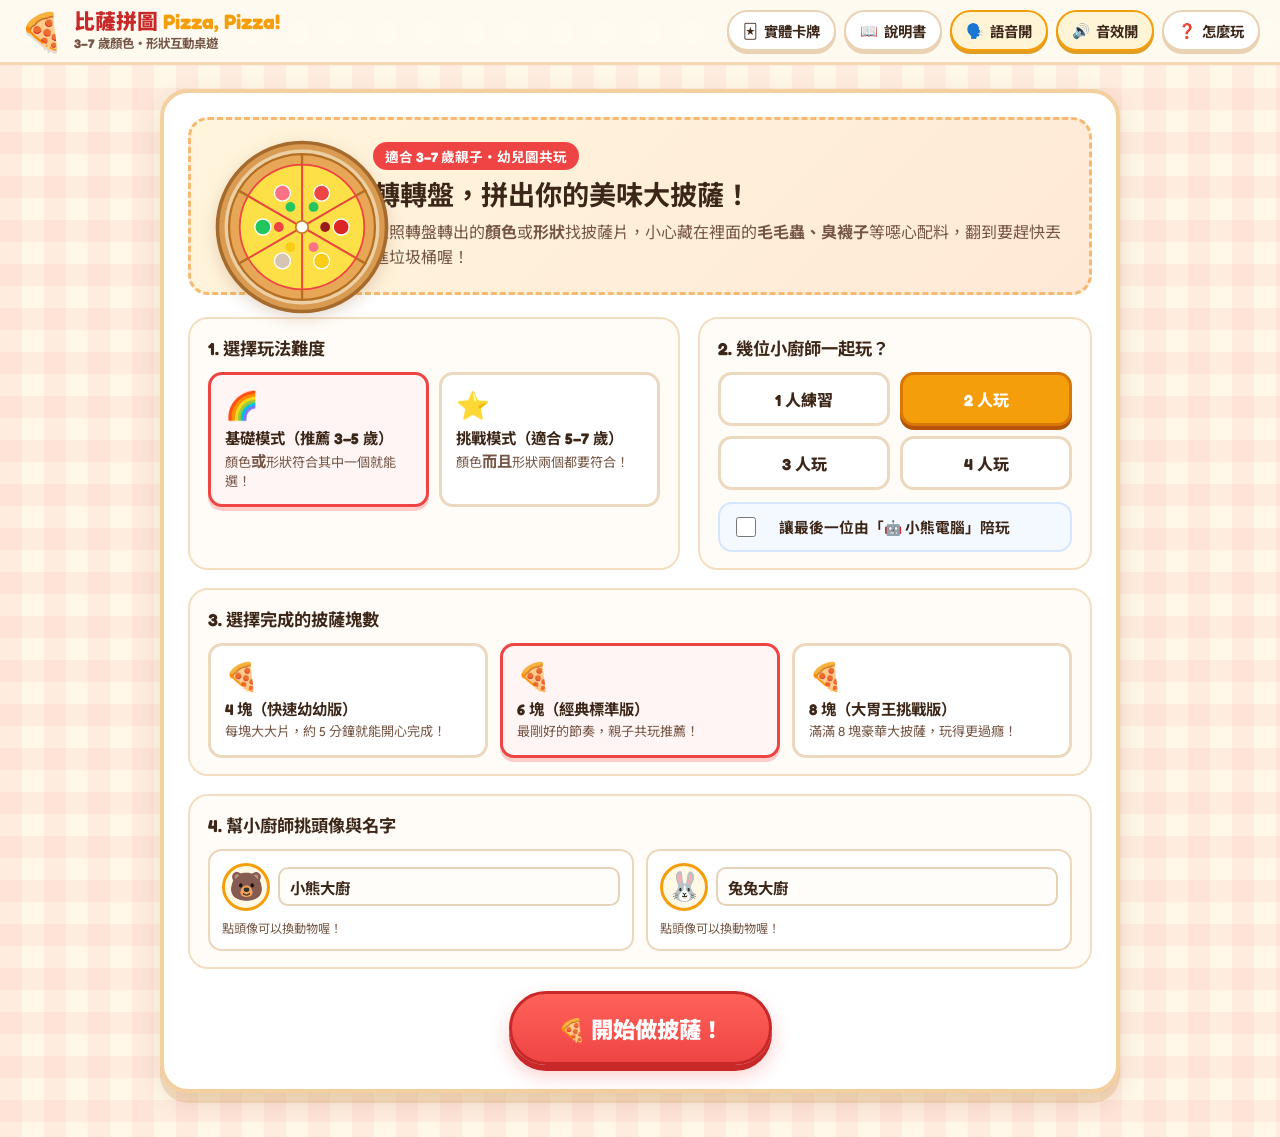
==== commit 5cdc97e8: "Support selectable 4, 6, or 8 pizza slices to complete" ====
--- a/index.html
+++ b/index.html
@@ -94,9 +94,31 @@
           </div>
         </div>
 
+        <!-- 完成的披薩塊數 -->
+        <div class="setup-box slice-count-box">
+          <h3>3. 選擇完成的披薩塊數</h3>
+          <div class="slice-count-options" id="slice-count-options">
+            <button class="choice-card slice-choice" data-slices="4">
+              <span class="choice-icon">🍕</span>
+              <strong>4 塊（快速幼幼版）</strong>
+              <small>每塊大大片，約 5 分鐘就能開心完成！</small>
+            </button>
+            <button class="choice-card slice-choice selected" data-slices="6">
+              <span class="choice-icon">🍕</span>
+              <strong>6 塊（經典標準版）</strong>
+              <small>最剛好的節奏，親子共玩推薦！</small>
+            </button>
+            <button class="choice-card slice-choice" data-slices="8">
+              <span class="choice-icon">🍕</span>
+              <strong>8 塊（大胃王挑戰版）</strong>
+              <small>滿滿 8 塊豪華大披薩，玩得更過癮！</small>
+            </button>
+          </div>
+        </div>
+
         <!-- 玩家角色設定 -->
         <div class="setup-box players-setup-box">
-          <h3>3. 幫小廚師挑頭像與名字</h3>
+          <h3>4. 幫小廚師挑頭像與名字</h3>
           <div class="players-config-list" id="players-config-list"></div>
         </div>
 
@@ -191,7 +213,7 @@
         <!-- 右欄／下方：所有玩家的披薩盤 -->
         <section class="boards-panel">
           <div class="panel-header">
-            <h3>👨‍🍳 小廚師們的披薩盤（拼滿 6 片就贏囉！）</h3>
+            <h3 id="boards-panel-title">👨‍🍳 小廚師們的披薩盤（拼滿 6 塊就贏囉！）</h3>
           </div>
           <div class="player-boards" id="player-boards"></div>
         </section>
@@ -255,8 +277,8 @@
         <li>
           <span class="step-num">4</span>
           <div>
-            <strong>拼滿 6 片就獲勝！</strong>
-            <p>最快把自己的大披薩拼滿 6 片美味配料的小廚師就是今天的披薩冠軍！</p>
+            <strong>拼滿指定塊數就獲勝！</strong>
+            <p>開局可自由選擇 <strong>4 塊、6 塊或 8 塊</strong>，最快把自己的大披薩拼滿的小廚師就是今天的披薩冠軍！</p>
           </div>
         </li>
       </ol>
--- a/style.css
+++ b/style.css
@@ -252,6 +252,16 @@
   gap: 10px;
 }
 
+.slice-count-box {
+  margin-bottom: 18px;
+}
+
+.slice-count-options {
+  display: grid;
+  grid-template-columns: repeat(3, 1fr);
+  gap: 12px;
+}
+
 .choice-card {
   display: flex;
   flex-direction: column;
@@ -1336,7 +1346,8 @@
     padding: 16px;
   }
 
-  .mode-options {
+  .mode-options,
+  .slice-count-options {
     grid-template-columns: 1fr;
   }
 
